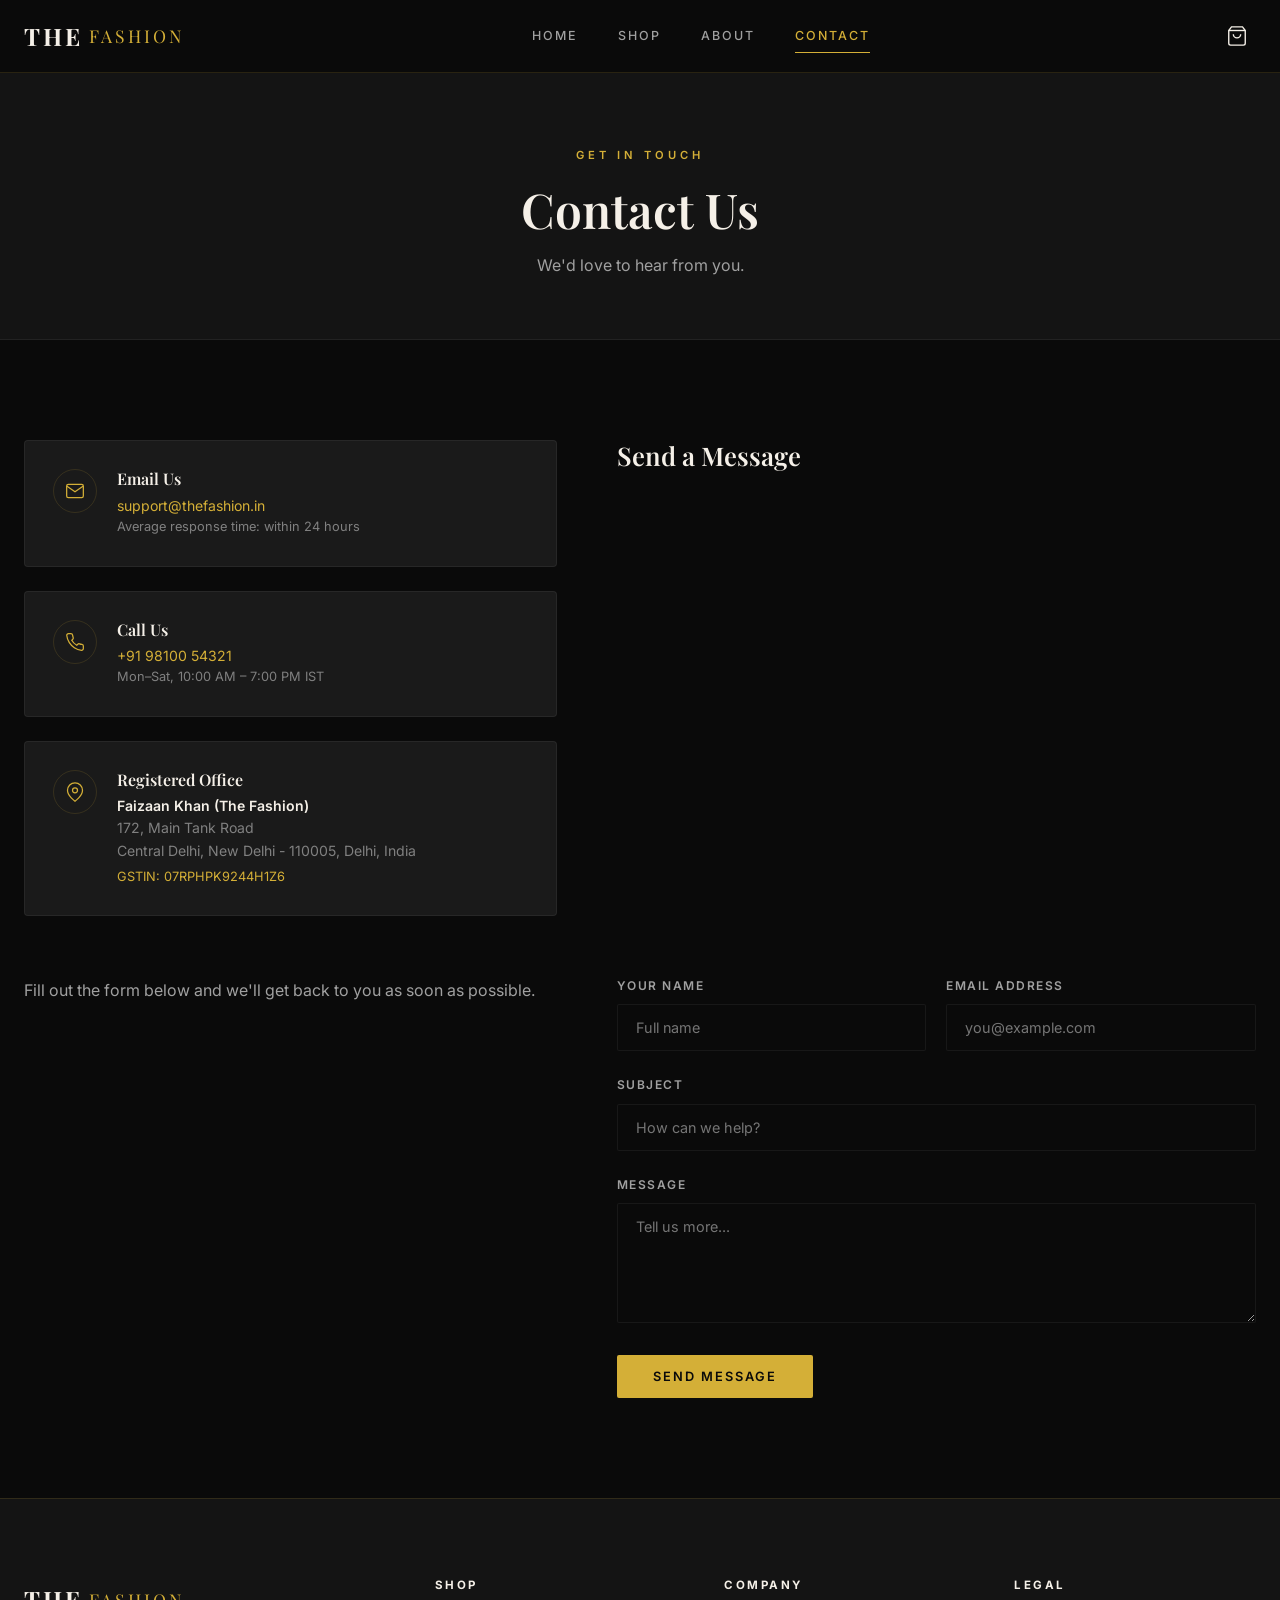
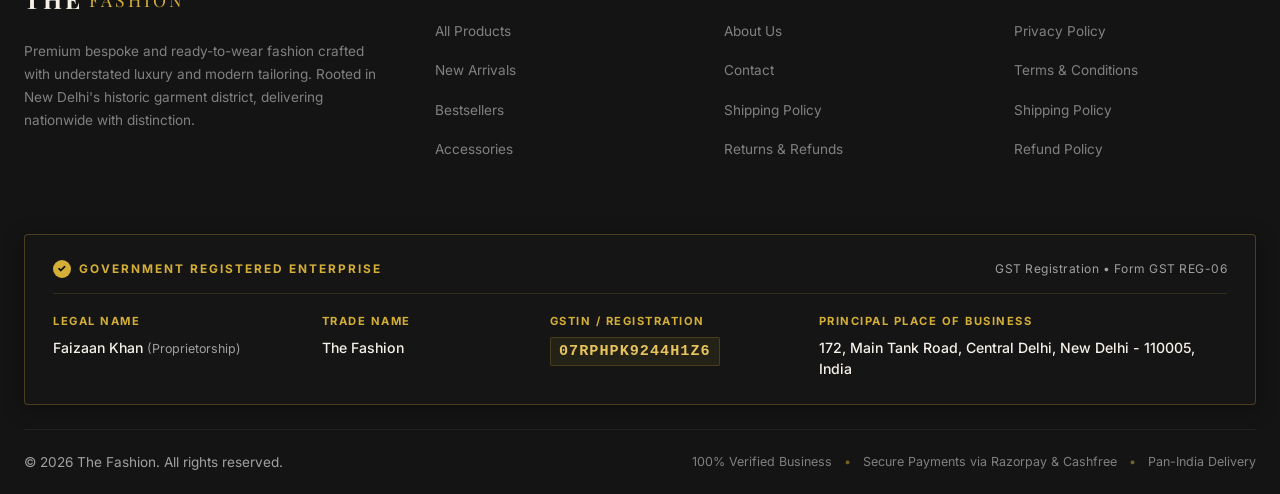
==== contact.html @ 83e89a3a "Initial commit - Complete The Fashion ecommerce site" ====
<!DOCTYPE html>
<html lang="en">
<head>
  <meta charset="UTF-8">
  <meta name="viewport" content="width=device-width, initial-scale=1.0">
  <title>Contact — The Fashion</title>
  <link rel="stylesheet" href="css/styles.css">
  <link rel="icon" type="image/svg+xml" href="data:image/svg+xml,<svg xmlns='http://www.w3.org/2000/svg' viewBox='0 0 100 100'><text y='.9em' font-size='90'>◆</text></svg>">
</head>
<body>

<!-- Header -->
<header class="header">
  <div class="container">
    <a href="index.html" class="logo">THE <span>FASHION</span></a>
    <nav class="nav-links">
      <a href="index.html" >Home</a>
      <a href="shop.html" >Shop</a>
      <a href="about.html" >About</a>
      <a href="contact.html" class="active">Contact</a>
    </nav>
    <div class="header-actions">
      <button class="cart-btn" aria-label="Open cart">
        <svg viewBox="0 0 24 24"><path d="M6 2L3 6v14a2 2 0 0 0 2 2h14a2 2 0 0 0 2-2V6l-3-4z"/><line x1="3" y1="6" x2="21" y2="6"/><path d="M16 10a4 4 0 0 1-8 0"/></svg>
        <span class="cart-count hidden">0</span>
      </button>
      <button class="hamburger" aria-label="Menu">
        <span></span><span></span><span></span>
      </button>
    </div>
  </div>
</header>

<!-- Mobile Nav -->
<nav class="mobile-nav">
  <a href="index.html" >Home</a>
  <a href="shop.html" >Shop</a>
  <a href="about.html" >About</a>
  <a href="contact.html" class="active">Contact</a>
</nav>

<!-- Page Hero -->
<section class="page-hero">
  <div class="container">
    <span class="section-label">Get in Touch</span>
    <h1>Contact Us</h1>
    <p>We'd love to hear from you.</p>
  </div>
</section>

<!-- Contact Section -->
<section class="contact-section">
  <div class="container">
    <div class="contact-grid">
      <div class="contact-info-cards">
        <div class="contact-info-card">
          <div class="contact-icon">
            <svg viewBox="0 0 24 24"><path d="M4 4h16c1.1 0 2 .9 2 2v12c0 1.1-.9 2-2 2H4c-1.1 0-2-.9-2-2V6c0-1.1.9-2 2-2z"/><polyline points="22,6 12,13 2,6"/></svg>
          </div>
          <div>
            <h4>Email Us</h4>
            <p><a href="mailto:support@thefashion.in" style="color:var(--accent);">support@thefashion.in</a></p>
            <p style="font-size:0.8rem;color:var(--gray-400);">Average response time: within 24 hours</p>
          </div>
        </div>
        <div class="contact-info-card">
          <div class="contact-icon">
            <svg viewBox="0 0 24 24"><path d="M22 16.92v3a2 2 0 0 1-2.18 2 19.79 19.79 0 0 1-8.63-3.07 19.5 19.5 0 0 1-6-6 19.79 19.79 0 0 1-3.07-8.67A2 2 0 0 1 4.11 2h3a2 2 0 0 1 2 1.72 12.84 12.84 0 0 0 .7 2.81 2 2 0 0 1-.45 2.11L8.09 9.91a16 16 0 0 0 6 6l1.27-1.27a2 2 0 0 1 2.11-.45 12.84 12.84 0 0 0 2.81.7A2 2 0 0 1 22 16.92z"/></svg>
          </div>
          <div>
            <h4>Call Us</h4>
            <p><a href="tel:+919810054321" style="color:var(--accent);">+91 98100 54321</a></p>
            <p style="font-size:0.8rem;color:var(--gray-400);">Mon–Sat, 10:00 AM – 7:00 PM IST</p>
          </div>
        </div>
        <div class="contact-info-card">
          <div class="contact-icon">
            <svg viewBox="0 0 24 24"><path d="M21 10c0 7-9 13-9 13s-9-6-9-13a9 9 0 0 1 18 0z"/><circle cx="12" cy="10" r="3"/></svg>
          </div>
          <div>
            <h4>Registered Office</h4>
            <p style="font-weight:600;color:var(--ivory);">Faizaan Khan (The Fashion)</p>
            <p>172, Main Tank Road</p>
            <p>Central Delhi, New Delhi - 110005, Delhi, India</p>
            <p style="font-size:0.8rem;color:var(--accent);margin-top:4px;">GSTIN: 07RPHPK9244H1Z6</p>
          </div>
        </div>
      </div>
        <h3>Send a Message</h3>
        <p>Fill out the form below and we'll get back to you as soon as possible.</p>
        <form id="contactForm">
          <div class="form-row">
            <div class="form-group">
              <label for="name">Your Name</label>
              <input type="text" id="name" name="name" required placeholder="Full name">
            </div>
            <div class="form-group">
              <label for="email">Email Address</label>
              <input type="email" id="email" name="email" required placeholder="you@example.com">
            </div>
          </div>
          <div class="form-group">
            <label for="subject">Subject</label>
            <input type="text" id="subject" name="subject" required placeholder="How can we help?">
          </div>
          <div class="form-group">
            <label for="message">Message</label>
            <textarea id="message" name="message" required placeholder="Tell us more..."></textarea>
          </div>
          <button type="submit" class="btn btn-primary">Send Message</button>
        </form>
      </div>
    </div>
  </div>
</section>

<!-- Cart Overlay -->
<div class="cart-overlay"></div>

<!-- Cart Sidebar -->
<div class="cart-sidebar">
  <div class="cart-sidebar-header">
    <h3>Shopping Bag <span class="cart-item-count"></span></h3>
    <button class="close-cart">&times;</button>
  </div>
  <div class="cart-items"></div>
  <div class="cart-footer">
    <div class="cart-total">
      <span>Subtotal</span>
      <span class="cart-total-amount">₹0</span>
    </div>
    <a href="checkout.html" class="btn btn-primary">Proceed to Checkout</a>
  </div>
</div>

<!-- Footer -->
<footer class="footer">
  <div class="container">
    <div class="footer-grid">
      <div class="footer-brand">
        <a href="index.html" class="logo">THE <span>FASHION</span></a>
        <p>Premium bespoke and ready-to-wear fashion crafted with understated luxury and modern tailoring. Rooted in New Delhi's historic garment district, delivering nationwide with distinction.</p>
      </div>
      <div class="footer-col">
        <h4>Shop</h4>
        <ul>
          <li><a href="shop.html">All Products</a></li>
          <li><a href="shop.html">New Arrivals</a></li>
          <li><a href="shop.html">Bestsellers</a></li>
          <li><a href="shop.html">Accessories</a></li>
        </ul>
      </div>
      <div class="footer-col">
        <h4>Company</h4>
        <ul>
          <li><a href="about.html">About Us</a></li>
          <li><a href="contact.html">Contact</a></li>
          <li><a href="shipping.html">Shipping Policy</a></li>
          <li><a href="refund.html">Returns &amp; Refunds</a></li>
        </ul>
      </div>
      <div class="footer-col">
        <h4>Legal</h4>
        <ul>
          <li><a href="privacy.html">Privacy Policy</a></li>
          <li><a href="terms.html">Terms &amp; Conditions</a></li>
          <li><a href="shipping.html">Shipping Policy</a></li>
          <li><a href="refund.html">Refund Policy</a></li>
        </ul>
      </div>
    </div>
    <!-- Compliance & Business Registration Banner -->
    <div class="footer-compliance">
      <div class="compliance-header">
        <span class="compliance-badge">Government Registered Enterprise</span>
        <span class="compliance-tag">GST Registration &bull; Form GST REG-06</span>
      </div>
      <div class="compliance-grid">
        <div class="compliance-item">
          <span class="comp-label">Legal Name</span>
          <span class="comp-value">Faizaan Khan <span class="comp-sub">(Proprietorship)</span></span>
        </div>
        <div class="compliance-item">
          <span class="comp-label">Trade Name</span>
          <span class="comp-value">The Fashion</span>
        </div>
        <div class="compliance-item">
          <span class="comp-label">GSTIN / Registration</span>
          <span class="comp-value comp-highlight">07RPHPK9244H1Z6</span>
        </div>
        <div class="compliance-item">
          <span class="comp-label">Principal Place of Business</span>
          <span class="comp-value">172, Main Tank Road, Central Delhi, New Delhi - 110005, India</span>
        </div>
      </div>
    </div>

    <div class="footer-bottom">
      <p>&copy; 2026 The Fashion. All rights reserved.</p>
      <div class="footer-badges">
        <span>100% Verified Business</span>
        <span>&bull;</span>
        <span>Secure Payments via Razorpay &amp; Cashfree</span>
        <span>&bull;</span>
        <span>Pan-India Delivery</span>
      </div>
    </div>
  </div></footer>


<script src="js/script.js"></script>

</body>
</html>
---- css/styles.css ----
/* ============================================
   THE FASHION — Luxury Dark Gold Theme
   Premium Fashion Ecommerce
   ============================================ */

/* --- Google Fonts Import --- */
@import url('https://fonts.googleapis.com/css2?family=Playfair+Display:ital,wght@0,400;0,500;0,600;0,700;0,800;1,400;1,500&family=Inter:wght@300;400;500;600;700&display=swap');

/* --- CSS Custom Properties --- */
:root {
  /* Core palette */
  --black: #0a0a0a;
  --black-light: #141414;
  --black-mid: #1a1a1a;
  --charcoal: #252525;
  --charcoal-light: #333333;
  --gold: #d4af37;
  --gold-light: #e6c35c;
  --gold-dark: #b8860b;
  --gold-muted: #c9a84c;
  --ivory: #f5f0e8;
  --ivory-dark: #e8e0d0;
  --white: #fafafa;
  --gray-100: #f0f0f0;
  --gray-200: #d0d0d0;
  --gray-300: #a0a0a0;
  --gray-400: #808080;
  --gray-500: #606060;
  --gray-600: #404040;
  --red: #c0392b;
  --green: #27ae60;

  /* Semantic */
  --bg-primary: var(--black);
  --bg-secondary: var(--black-light);
  --bg-card: var(--black-mid);
  --bg-elevated: var(--charcoal);
  --text-primary: var(--ivory);
  --text-secondary: var(--gray-300);
  --text-muted: var(--gray-400);
  --accent: var(--gold);
  --accent-light: var(--gold-light);
  --accent-dark: var(--gold-dark);
  --border-color: rgba(212, 175, 55, 0.15);
  --border-subtle: rgba(255, 255, 255, 0.06);

  /* Typography */
  --font-display: 'Playfair Display', Georgia, 'Times New Roman', serif;
  --font-body: 'Inter', -apple-system, BlinkMacSystemFont, 'Segoe UI', sans-serif;

  /* Spacing */
  --section-pad: 100px;
  --container-max: 1280px;

  /* Transitions */
  --ease: cubic-bezier(0.4, 0, 0.2, 1);
  --transition: all 0.3s var(--ease);
}

/* --- Reset & Base --- */
*, *::before, *::after {
  margin: 0;
  padding: 0;
  box-sizing: border-box;
}

html {
  scroll-behavior: smooth;
  font-size: 16px;
}

body {
  font-family: var(--font-body);
  background: var(--bg-primary);
  color: var(--text-primary);
  line-height: 1.7;
  -webkit-font-smoothing: antialiased;
  -moz-osx-font-smoothing: grayscale;
  overflow-x: hidden;
}

a {
  color: var(--accent);
  text-decoration: none;
  transition: var(--transition);
}

a:hover {
  color: var(--accent-light);
}

img {
  max-width: 100%;
  height: auto;
  display: block;
}

ul, ol {
  list-style: none;
}

button {
  cursor: pointer;
  font-family: var(--font-body);
  border: none;
  outline: none;
  background: none;
}

input, textarea, select {
  font-family: var(--font-body);
  outline: none;
}

.container {
  max-width: var(--container-max);
  margin: 0 auto;
  padding: 0 24px;
}

/* --- Typography --- */
h1, h2, h3, h4, h5 {
  font-family: var(--font-display);
  font-weight: 600;
  line-height: 1.2;
  color: var(--text-primary);
}

h1 { font-size: clamp(2.2rem, 5vw, 3.8rem); }
h2 { font-size: clamp(1.8rem, 4vw, 2.8rem); }
h3 { font-size: clamp(1.3rem, 3vw, 1.6rem); }
h4 { font-size: 1.15rem; }

p {
  color: var(--text-secondary);
  line-height: 1.8;
}

/* --- Section Headers --- */
.section-label {
  display: inline-block;
  font-family: var(--font-body);
  font-size: 0.7rem;
  font-weight: 600;
  letter-spacing: 4px;
  text-transform: uppercase;
  color: var(--accent);
  margin-bottom: 16px;
  position: relative;
  padding-left: 40px;
}

.section-label::before {
  content: '';
  position: absolute;
  left: 0;
  top: 50%;
  width: 28px;
  height: 1px;
  background: var(--accent);
}

.section-title {
  margin-bottom: 20px;
}

.section-subtitle {
  font-size: 1.05rem;
  color: var(--text-secondary);
  max-width: 600px;
}

/* --- Buttons --- */
.btn {
  display: inline-flex;
  align-items: center;
  justify-content: center;
  gap: 8px;
  padding: 14px 36px;
  font-size: 0.8rem;
  font-weight: 600;
  letter-spacing: 2px;
  text-transform: uppercase;
  border-radius: 2px;
  transition: var(--transition);
  position: relative;
  overflow: hidden;
}

.btn-primary {
  background: var(--accent);
  color: var(--black);
}

.btn-primary:hover {
  background: var(--accent-light);
  color: var(--black);
  transform: translateY(-2px);
  box-shadow: 0 8px 25px rgba(212, 175, 55, 0.3);
}

.btn-outline {
  background: transparent;
  color: var(--ivory);
  border: 1px solid rgba(245, 240, 232, 0.3);
}

.btn-outline:hover {
  border-color: var(--accent);
  color: var(--accent);
  transform: translateY(-2px);
}

.btn-dark {
  background: var(--charcoal);
  color: var(--ivory);
  border: 1px solid var(--border-color);
}

.btn-dark:hover {
  background: var(--accent);
  color: var(--black);
  border-color: var(--accent);
}

.btn-sm {
  padding: 10px 24px;
  font-size: 0.7rem;
  letter-spacing: 1.5px;
}

/* ============================================
   HEADER / NAVIGATION
   ============================================ */
.header {
  position: fixed;
  top: 0;
  left: 0;
  width: 100%;
  z-index: 1000;
  background: rgba(10, 10, 10, 0.92);
  backdrop-filter: blur(20px);
  -webkit-backdrop-filter: blur(20px);
  border-bottom: 1px solid var(--border-color);
  transition: var(--transition);
}

.header.scrolled {
  background: rgba(10, 10, 10, 0.98);
  box-shadow: 0 4px 30px rgba(0, 0, 0, 0.5);
}

.header .container {
  display: flex;
  align-items: center;
  justify-content: space-between;
  height: 72px;
}

.logo {
  font-family: var(--font-display);
  font-size: 1.5rem;
  font-weight: 700;
  color: var(--ivory);
  letter-spacing: 3px;
  text-transform: uppercase;
  display: flex;
  align-items: center;
  gap: 6px;
}

.logo span {
  color: var(--accent);
  font-weight: 400;
  font-size: 1.1rem;
}

.nav-links {
  display: flex;
  align-items: center;
  gap: 40px;
}

.nav-links a {
  font-size: 0.78rem;
  font-weight: 500;
  letter-spacing: 2px;
  text-transform: uppercase;
  color: var(--gray-300);
  position: relative;
  padding: 4px 0;
}

.nav-links a::after {
  content: '';
  position: absolute;
  bottom: -2px;
  left: 0;
  width: 0;
  height: 1px;
  background: var(--accent);
  transition: width 0.3s var(--ease);
}

.nav-links a:hover,
.nav-links a.active {
  color: var(--accent);
}

.nav-links a:hover::after,
.nav-links a.active::after {
  width: 100%;
}

.header-actions {
  display: flex;
  align-items: center;
  gap: 20px;
}

.cart-btn {
  position: relative;
  color: var(--ivory);
  font-size: 1.2rem;
  padding: 8px;
  transition: var(--transition);
  background: none;
  border: none;
  cursor: pointer;
  display: flex;
  align-items: center;
  gap: 6px;
}

.cart-btn:hover {
  color: var(--accent);
}

.cart-btn svg {
  width: 22px;
  height: 22px;
  stroke: currentColor;
  fill: none;
  stroke-width: 1.5;
}

.cart-count {
  position: absolute;
  top: 0;
  right: -4px;
  background: var(--accent);
  color: var(--black);
  font-size: 0.6rem;
  font-weight: 700;
  width: 18px;
  height: 18px;
  border-radius: 50%;
  display: flex;
  align-items: center;
  justify-content: center;
}

.cart-count.hidden {
  display: none;
}

/* Hamburger */
.hamburger {
  display: none;
  flex-direction: column;
  gap: 5px;
  padding: 8px;
  cursor: pointer;
  background: none;
  border: none;
}

.hamburger span {
  width: 24px;
  height: 1.5px;
  background: var(--ivory);
  transition: var(--transition);
  display: block;
}

.hamburger.active span:nth-child(1) {
  transform: rotate(45deg) translate(5px, 5px);
}

.hamburger.active span:nth-child(2) {
  opacity: 0;
}

.hamburger.active span:nth-child(3) {
  transform: rotate(-45deg) translate(5px, -5px);
}

/* Mobile Nav */
.mobile-nav {
  display: none;
  position: fixed;
  top: 72px;
  left: 0;
  width: 100%;
  height: calc(100vh - 72px);
  background: rgba(10, 10, 10, 0.98);
  backdrop-filter: blur(20px);
  z-index: 999;
  padding: 40px 24px;
}

.mobile-nav.active {
  display: flex;
  flex-direction: column;
  gap: 0;
}

.mobile-nav a {
  display: block;
  padding: 18px 0;
  font-size: 1.1rem;
  font-weight: 500;
  letter-spacing: 3px;
  text-transform: uppercase;
  color: var(--gray-300);
  border-bottom: 1px solid var(--border-subtle);
}

.mobile-nav a:hover,
.mobile-nav a.active {
  color: var(--accent);
}

/* ============================================
   HERO SECTION (REDESIGNED WITH AUTO-SCROLLER)
   ============================================ */
.hero {
  position: relative;
  min-height: 100vh;
  display: flex;
  flex-direction: column;
  justify-content: center;
  overflow: hidden;
  background: var(--black);
  padding-top: 100px;
  padding-bottom: 0;
}

.hero-bg {
  position: absolute;
  inset: 0;
  background-image: url('../assets/hero-bg.svg');
  background-size: cover;
  background-position: center;
  background-repeat: no-repeat;
}

.hero-overlay {
  position: absolute;
  inset: 0;
  background: linear-gradient(
    135deg,
    rgba(10, 10, 10, 0.92) 0%,
    rgba(10, 10, 10, 0.75) 50%,
    rgba(10, 10, 10, 0.88) 100%
  );
}

.hero-container {
  width: 100%;
  position: relative;
  z-index: 2;
  padding-top: 20px;
  padding-bottom: 40px;
}

.hero-grid {
  display: grid;
  grid-template-columns: 1.15fr 1fr;
  gap: 56px;
  align-items: center;
}

.hero-content {
  position: relative;
  z-index: 2;
  max-width: 620px;
}

.hero-label {
  display: inline-block;
  font-size: 0.72rem;
  font-weight: 700;
  letter-spacing: 3px;
  text-transform: uppercase;
  color: var(--accent);
  margin-bottom: 22px;
  padding: 6px 18px;
  border: 1px solid rgba(212, 175, 55, 0.35);
  background: rgba(212, 175, 55, 0.08);
  border-radius: 2px;
}

.hero h1 {
  font-size: clamp(2.4rem, 4.5vw, 4rem);
  font-weight: 700;
  line-height: 1.15;
  margin-bottom: 22px;
  color: var(--ivory);
}

.hero h1 em {
  font-style: italic;
  color: var(--accent);
  display: inline-block;
}

.hero p {
  font-size: 1.05rem;
  color: var(--gray-300);
  margin-bottom: 32px;
  max-width: 540px;
  line-height: 1.8;
}

.hero-buttons {
  display: flex;
  gap: 16px;
  flex-wrap: wrap;
  margin-bottom: 36px;
}

.hero-stats {
  display: flex;
  align-items: center;
  gap: 36px;
  padding-top: 28px;
  border-top: 1px solid rgba(212, 175, 55, 0.18);
}

.stat-item {
  display: flex;
  flex-direction: column;
  gap: 4px;
}

.stat-number {
  font-family: var(--font-display);
  font-size: 1.6rem;
  font-weight: 700;
  color: var(--accent);
  line-height: 1;
}

.stat-label {
  font-size: 0.72rem;
  font-weight: 600;
  color: var(--gray-400);
  letter-spacing: 1px;
  text-transform: uppercase;
}

/* --- Dual Column Auto-Scrolling Clothes Showcase --- */
.hero-showcase {
  position: relative;
  height: 560px;
  display: grid;
  grid-template-columns: 1fr 1fr;
  gap: 20px;
  overflow: hidden;
  border-radius: 8px;
  padding: 10px 0;
}

/* Gradient Fade Masks Top & Bottom */
.showcase-gradient-top,
.showcase-gradient-bottom {
  position: absolute;
  left: 0;
  right: 0;
  height: 90px;
  z-index: 3;
  pointer-events: none;
}

.showcase-gradient-top {
  top: 0;
  background: linear-gradient(to bottom, var(--black) 15%, rgba(10, 10, 10, 0) 100%);
}

.showcase-gradient-bottom {
  bottom: 0;
  background: linear-gradient(to top, var(--black) 15%, rgba(10, 10, 10, 0) 100%);
}

.showcase-col {
  overflow: hidden;
  position: relative;
  height: 100%;
}

.showcase-track {
  display: flex;
  flex-direction: column;
  gap: 20px;
}

/* Continuous Auto-Scroll Keyframes */
.scroll-up .showcase-track {
  animation: scrollUp 24s linear infinite;
}

.scroll-down .showcase-track {
  animation: scrollDown 24s linear infinite;
}

.showcase-col:hover .showcase-track {
  animation-play-state: paused;
}

@keyframes scrollUp {
  0% { transform: translateY(0); }
  100% { transform: translateY(-50%); }
}

@keyframes scrollDown {
  0% { transform: translateY(-50%); }
  100% { transform: translateY(0); }
}

/* Product Card in Showcase */
.showcase-card {
  position: relative;
  display: block;
  background: #181818;
  border: 1px solid rgba(212, 175, 55, 0.2);
  border-radius: 6px;
  overflow: hidden;
  box-shadow: 0 10px 30px rgba(0, 0, 0, 0.5);
  transition: all 0.3s cubic-bezier(0.4, 0, 0.2, 1);
  text-decoration: none;
}

.showcase-card:hover {
  transform: translateY(-4px) scale(1.02);
  border-color: var(--accent);
  box-shadow: 0 15px 35px rgba(212, 175, 55, 0.25);
}

.showcase-card img {
  width: 100%;
  aspect-ratio: 4/5;
  object-fit: cover;
  display: block;
  transition: transform 0.5s ease;
}

.showcase-card:hover img {
  transform: scale(1.06);
}

.showcase-card-info {
  position: absolute;
  bottom: 0;
  left: 0;
  right: 0;
  padding: 14px 14px 12px;
  background: linear-gradient(to top, rgba(10, 10, 10, 0.95) 0%, rgba(10, 10, 10, 0.7) 70%, transparent 100%);
  display: flex;
  justify-content: space-between;
  align-items: flex-end;
  gap: 8px;
}

.sc-name {
  font-family: var(--font-body);
  font-size: 0.78rem;
  font-weight: 600;
  color: var(--ivory);
  line-height: 1.3;
  white-space: nowrap;
  overflow: hidden;
  text-overflow: ellipsis;
}

.sc-price {
  font-size: 0.86rem;
  font-weight: 700;
  color: var(--accent);
  flex-shrink: 0;
}

/* --- Horizontal Auto-Scrolling Ticker Ribbon --- */
.hero-ticker-wrap {
  width: 100%;
  overflow: hidden;
  background: rgba(18, 18, 18, 0.95);
  border-top: 1px solid rgba(212, 175, 55, 0.2);
  border-bottom: 1px solid rgba(212, 175, 55, 0.2);
  padding: 14px 0;
  position: relative;
  z-index: 2;
}

.hero-ticker {
  display: flex;
  width: max-content;
  animation: tickerScroll 28s linear infinite;
  gap: 36px;
}

.hero-ticker-wrap:hover .hero-ticker {
  animation-play-state: paused;
}

.ticker-item {
  display: flex;
  align-items: center;
  gap: 12px;
  font-size: 0.76rem;
  font-weight: 700;
  letter-spacing: 2.5px;
  text-transform: uppercase;
  color: var(--ivory);
  white-space: nowrap;
}

.ticker-bullet {
  color: var(--accent);
  font-size: 1.1rem;
}

@keyframes tickerScroll {
  0% { transform: translateX(0); }
  100% { transform: translateX(-50%); }
}

@media (max-width: 1024px) {
  .hero-grid {
    grid-template-columns: 1fr;
    gap: 40px;
    text-align: center;
  }
  .hero-content {
    max-width: 100%;
    margin: 0 auto;
  }
  .hero-buttons {
    justify-content: center;
  }
  .hero-stats {
    justify-content: center;
  }
  .hero-showcase {
    height: 480px;
    max-width: 520px;
    margin: 0 auto;
  }
}

@media (max-width: 600px) {
  .hero {
    padding-top: 85px;
  }
  .hero-showcase {
    height: 380px;
    gap: 12px;
  }
  .showcase-track {
    gap: 12px;
  }
  .sc-name {
    font-size: 0.72rem;
  }
  .sc-price {
    font-size: 0.78rem;
  }
  .hero-stats {
    gap: 20px;
  }
  .stat-number {
    font-size: 1.3rem;
  }
  .stat-label {
    font-size: 0.65rem;
  }
}

/* ============================================
   FEATURED PRODUCTS
   ============================================ */
.featured-products {
  padding: var(--section-pad) 0;
  background: var(--bg-primary);
}

.featured-products .section-header {
  text-align: center;
  margin-bottom: 60px;
}

.featured-products .section-label {
  padding-left: 0;
}

.featured-products .section-label::before {
  display: none;
}

.products-grid {
  display: grid;
  grid-template-columns: repeat(auto-fill, minmax(260px, 1fr));
  gap: 24px;
}

/* Product Card */
.product-card {
  background: var(--bg-card);
  border: 1px solid var(--border-subtle);
  border-radius: 4px;
  overflow: hidden;
  transition: var(--transition);
  position: relative;
}

.product-card:hover {
  border-color: var(--border-color);
  transform: translateY(-4px);
  box-shadow: 0 20px 40px rgba(0, 0, 0, 0.4);
}

.product-card-img {
  position: relative;
  aspect-ratio: 4/5;
  overflow: hidden;
  background: var(--charcoal);
}

.product-card-img img {
  width: 100%;
  height: 100%;
  object-fit: cover;
  transition: transform 0.6s var(--ease);
}

.product-card:hover .product-card-img img {
  transform: scale(1.05);
}

.product-badge {
  position: absolute;
  top: 12px;
  left: 12px;
  padding: 4px 12px;
  font-size: 0.6rem;
  font-weight: 700;
  letter-spacing: 2px;
  text-transform: uppercase;
  background: var(--accent);
  color: var(--black);
  border-radius: 1px;
}

.product-card-body {
  padding: 20px;
}

.product-category {
  font-size: 0.65rem;
  font-weight: 600;
  letter-spacing: 2px;
  text-transform: uppercase;
  color: var(--accent-dark);
  margin-bottom: 6px;
}

.product-name {
  font-family: var(--font-display);
  font-size: 1rem;
  font-weight: 500;
  color: var(--ivory);
  margin-bottom: 10px;
  line-height: 1.3;
}

.product-price {
  font-size: 1.05rem;
  font-weight: 600;
  color: var(--accent);
  margin-bottom: 16px;
  font-family: var(--font-body);
}

.add-to-cart-btn {
  width: 100%;
  padding: 12px;
  background: transparent;
  border: 1px solid var(--border-color);
  color: var(--accent);
  font-size: 0.7rem;
  font-weight: 600;
  letter-spacing: 2px;
  text-transform: uppercase;
  cursor: pointer;
  transition: var(--transition);
  border-radius: 2px;
}

.add-to-cart-btn:hover {
  background: var(--accent);
  color: var(--black);
  border-color: var(--accent);
}

.add-to-cart-btn.added {
  background: var(--green);
  color: var(--white);
  border-color: var(--green);
}

/* ============================================
   FEATURES STRIP
   ============================================ */
.features-strip {
  padding: 60px 0;
  background: var(--bg-secondary);
  border-top: 1px solid var(--border-subtle);
  border-bottom: 1px solid var(--border-subtle);
}

.features-grid {
  display: grid;
  grid-template-columns: repeat(4, 1fr);
  gap: 32px;
}

.feature-item {
  text-align: center;
  padding: 30px 20px;
}

.feature-icon {
  width: 48px;
  height: 48px;
  margin: 0 auto 16px;
  display: flex;
  align-items: center;
  justify-content: center;
  border: 1px solid var(--border-color);
  border-radius: 50%;
  color: var(--accent);
}

.feature-icon svg {
  width: 22px;
  height: 22px;
  stroke: currentColor;
  fill: none;
  stroke-width: 1.5;
}

.feature-item h4 {
  font-family: var(--font-display);
  font-size: 0.95rem;
  margin-bottom: 8px;
  color: var(--ivory);
}

.feature-item p {
  font-size: 0.82rem;
  color: var(--gray-400);
  line-height: 1.6;
}

/* ============================================
   ABOUT PREVIEW (HOME)
   ============================================ */
.about-preview {
  padding: var(--section-pad) 0;
  background: var(--bg-primary);
}

.about-preview-grid {
  display: grid;
  grid-template-columns: 1fr 1fr;
  gap: 80px;
  align-items: center;
}

.about-preview-content .section-label {
  margin-bottom: 20px;
}

.about-preview-content h2 {
  margin-bottom: 24px;
}

.about-preview-content p {
  margin-bottom: 20px;
  font-size: 0.95rem;
}

.about-accent-blocks {
  display: flex;
  gap: 12px;
  margin: 32px 0;
}

.accent-block {
  width: 48px;
  height: 48px;
  border-radius: 2px;
}

.accent-block:nth-child(1) { background: var(--gold); }
.accent-block:nth-child(2) { background: var(--gold-dark); }
.accent-block:nth-child(3) { background: var(--charcoal); border: 1px solid var(--border-color); }
.accent-block:nth-child(4) { background: var(--ivory); }

.about-preview-image {
  position: relative;
}

.about-preview-image img {
  width: 100%;
  aspect-ratio: 4/5;
  object-fit: cover;
  border-radius: 4px;
  border: 1px solid var(--border-color);
  box-shadow: 0 20px 40px rgba(0, 0, 0, 0.4);
}

.about-preview-image::before {
  content: '';
  position: absolute;
  top: -16px;
  right: -16px;
  width: 100%;
  height: 100%;
  border: 1px solid var(--border-color);
  border-radius: 4px;
  z-index: -1;
}

/* ============================================
   PAGE HERO (Inner pages)
   ============================================ */
.page-hero {
  padding: 140px 0 60px;
  background: var(--bg-secondary);
  border-bottom: 1px solid var(--border-subtle);
  text-align: center;
}

.page-hero .section-label {
  padding-left: 0;
}

.page-hero .section-label::before {
  display: none;
}

.page-hero h1 {
  font-size: clamp(2rem, 4vw, 3rem);
  margin-bottom: 12px;
}

.page-hero p {
  font-size: 1rem;
  color: var(--text-secondary);
}

/* ============================================
   SHOP PAGE
   ============================================ */
.shop-section {
  padding: 60px 0 var(--section-pad);
}

.filter-bar {
  display: flex;
  flex-wrap: wrap;
  gap: 10px;
  margin-bottom: 48px;
  justify-content: center;
}

.filter-btn {
  padding: 10px 24px;
  font-size: 0.72rem;
  font-weight: 600;
  letter-spacing: 1.5px;
  text-transform: uppercase;
  color: var(--gray-300);
  background: transparent;
  border: 1px solid var(--border-subtle);
  cursor: pointer;
  transition: var(--transition);
  border-radius: 2px;
}

.filter-btn:hover,
.filter-btn.active {
  color: var(--black);
  background: var(--accent);
  border-color: var(--accent);
}

.product-count {
  text-align: center;
  margin-bottom: 32px;
  font-size: 0.85rem;
  color: var(--gray-400);
}

/* ============================================
   ABOUT PAGE
   ============================================ */
.about-story {
  padding: var(--section-pad) 0;
}

.about-story-grid {
  display: grid;
  grid-template-columns: 1fr 1fr;
  gap: 80px;
  align-items: center;
}

.about-story-content h2 {
  margin-bottom: 24px;
}

.about-story-content p {
  margin-bottom: 16px;
  font-size: 0.95rem;
}

.about-story-image img {
  width: 100%;
  aspect-ratio: 4/5;
  object-fit: cover;
  border-radius: 4px;
  border: 1px solid var(--border-color);
  box-shadow: 0 20px 40px rgba(0, 0, 0, 0.4);
}

.values-section {
  padding: 80px 0 var(--section-pad);
  background: var(--bg-secondary);
}

.values-section .section-header {
  text-align: center;
  margin-bottom: 60px;
}

.values-section .section-label {
  padding-left: 0;
}

.values-section .section-label::before {
  display: none;
}

.values-grid {
  display: grid;
  grid-template-columns: repeat(3, 1fr);
  gap: 32px;
}

.value-card {
  background: var(--bg-card);
  border: 1px solid var(--border-subtle);
  padding: 48px 36px;
  text-align: center;
  border-radius: 4px;
  transition: var(--transition);
}

.value-card:hover {
  border-color: var(--border-color);
  transform: translateY(-4px);
}

.value-icon {
  width: 56px;
  height: 56px;
  margin: 0 auto 24px;
  display: flex;
  align-items: center;
  justify-content: center;
  border: 1px solid var(--border-color);
  border-radius: 50%;
  color: var(--accent);
}

.value-icon svg {
  width: 26px;
  height: 26px;
  stroke: currentColor;
  fill: none;
  stroke-width: 1.5;
}

.value-card h3 {
  font-size: 1.2rem;
  margin-bottom: 16px;
  color: var(--ivory);
}

.value-card p {
  font-size: 0.88rem;
  color: var(--gray-400);
  line-height: 1.7;
}

/* ============================================
   CONTACT PAGE
   ============================================ */
.contact-section {
  padding: var(--section-pad) 0;
}

.contact-grid {
  display: grid;
  grid-template-columns: 1fr 1.2fr;
  gap: 60px;
}

.contact-info-cards {
  display: flex;
  flex-direction: column;
  gap: 24px;
}

.contact-info-card {
  display: flex;
  align-items: flex-start;
  gap: 20px;
  padding: 28px;
  background: var(--bg-card);
  border: 1px solid var(--border-subtle);
  border-radius: 4px;
  transition: var(--transition);
}

.contact-info-card:hover {
  border-color: var(--border-color);
}

.contact-icon {
  width: 44px;
  height: 44px;
  min-width: 44px;
  display: flex;
  align-items: center;
  justify-content: center;
  border: 1px solid var(--border-color);
  border-radius: 50%;
  color: var(--accent);
}

.contact-icon svg {
  width: 20px;
  height: 20px;
  stroke: currentColor;
  fill: none;
  stroke-width: 1.5;
}

.contact-info-card h4 {
  font-family: var(--font-display);
  font-size: 1rem;
  margin-bottom: 6px;
  color: var(--ivory);
}

.contact-info-card p {
  font-size: 0.88rem;
  color: var(--gray-400);
  line-height: 1.6;
}

/* Contact Form */
.contact-form-wrapper {
  background: var(--bg-card);
  border: 1px solid var(--border-subtle);
  padding: 48px;
  border-radius: 4px;
}

.contact-form-wrapper h3 {
  font-size: 1.3rem;
  margin-bottom: 8px;
}

.contact-form-wrapper > p {
  margin-bottom: 32px;
  font-size: 0.88rem;
}

.form-group {
  margin-bottom: 24px;
}

.form-group label {
  display: block;
  font-size: 0.75rem;
  font-weight: 600;
  letter-spacing: 1.5px;
  text-transform: uppercase;
  color: var(--gray-300);
  margin-bottom: 8px;
}

.form-group input,
.form-group textarea,
.form-group select {
  width: 100%;
  padding: 14px 18px;
  background: var(--bg-primary);
  border: 1px solid var(--border-subtle);
  color: var(--ivory);
  font-size: 0.9rem;
  border-radius: 2px;
  transition: var(--transition);
}

.form-group input:focus,
.form-group textarea:focus,
.form-group select:focus {
  border-color: var(--accent);
  box-shadow: 0 0 0 3px rgba(212, 175, 55, 0.1);
}

.form-group textarea {
  resize: vertical;
  min-height: 120px;
}

.form-row {
  display: grid;
  grid-template-columns: 1fr 1fr;
  gap: 20px;
}

/* ============================================
   CHECKOUT PAGE
   ============================================ */
.checkout-section {
  padding: var(--section-pad) 0;
}

.checkout-grid {
  display: grid;
  grid-template-columns: 1.3fr 1fr;
  gap: 60px;
}

.checkout-form-section {
  background: var(--bg-card);
  border: 1px solid var(--border-subtle);
  padding: 48px;
  border-radius: 4px;
}

.checkout-form-section h3 {
  font-size: 1.2rem;
  margin-bottom: 32px;
  padding-bottom: 16px;
  border-bottom: 1px solid var(--border-subtle);
}

/* Payment Methods */
.payment-methods {
  margin-top: 40px;
}

.payment-methods h3 {
  margin-top: 0;
}

.payment-option {
  display: flex;
  align-items: center;
  gap: 14px;
  padding: 18px 20px;
  background: var(--bg-primary);
  border: 1px solid var(--border-subtle);
  border-radius: 2px;
  margin-bottom: 12px;
  cursor: pointer;
  transition: var(--transition);
}

.payment-option:hover,
.payment-option.selected {
  border-color: var(--accent);
}

.payment-option input[type="radio"] {
  accent-color: var(--accent);
  width: 16px;
  height: 16px;
}

.payment-option label {
  font-size: 0.88rem;
  font-weight: 500;
  color: var(--ivory);
  cursor: pointer;
}

/* Order Summary */
.order-summary {
  background: var(--bg-card);
  border: 1px solid var(--border-subtle);
  padding: 40px;
  border-radius: 4px;
  position: sticky;
  top: 100px;
}

.order-summary h3 {
  font-size: 1.2rem;
  margin-bottom: 32px;
  padding-bottom: 16px;
  border-bottom: 1px solid var(--border-subtle);
}

.order-items {
  margin-bottom: 24px;
}

.order-item {
  display: flex;
  align-items: center;
  gap: 16px;
  padding: 12px 0;
  border-bottom: 1px solid var(--border-subtle);
}

.order-item-img {
  width: 56px;
  height: 70px;
  border-radius: 2px;
  overflow: hidden;
  background: var(--charcoal);
  flex-shrink: 0;
}

.order-item-img img {
  width: 100%;
  height: 100%;
  object-fit: cover;
}

.order-item-details {
  flex: 1;
}

.order-item-name {
  font-size: 0.85rem;
  font-weight: 500;
  color: var(--ivory);
  margin-bottom: 4px;
}

.order-item-qty {
  font-size: 0.75rem;
  color: var(--gray-400);
}

.order-item-price {
  font-size: 0.9rem;
  font-weight: 600;
  color: var(--accent);
}

.order-totals {
  padding-top: 20px;
}

.order-row {
  display: flex;
  justify-content: space-between;
  padding: 10px 0;
  font-size: 0.88rem;
}

.order-row span:first-child {
  color: var(--gray-400);
}

.order-row span:last-child {
  color: var(--ivory);
  font-weight: 500;
}

.order-row.total {
  border-top: 1px solid var(--border-color);
  margin-top: 12px;
  padding-top: 20px;
  font-size: 1.1rem;
}

.order-row.total span:last-child {
  color: var(--accent);
  font-weight: 700;
}

.order-row.free-shipping span:last-child {
  color: var(--green);
}

/* ============================================
   CART SIDEBAR
   ============================================ */
.cart-overlay {
  position: fixed;
  inset: 0;
  background: rgba(0, 0, 0, 0.7);
  z-index: 2000;
  opacity: 0;
  visibility: hidden;
  transition: var(--transition);
}

.cart-overlay.active {
  opacity: 1;
  visibility: visible;
}

.cart-sidebar {
  position: fixed;
  top: 0;
  right: -440px;
  width: 420px;
  max-width: 100vw;
  height: 100vh;
  background: var(--bg-secondary);
  border-left: 1px solid var(--border-color);
  z-index: 2001;
  transition: right 0.4s var(--ease);
  display: flex;
  flex-direction: column;
}

.cart-sidebar.active {
  right: 0;
}

.cart-sidebar-header {
  display: flex;
  align-items: center;
  justify-content: space-between;
  padding: 24px 28px;
  border-bottom: 1px solid var(--border-subtle);
}

.cart-sidebar-header h3 {
  font-size: 1.1rem;
  display: flex;
  align-items: center;
  gap: 10px;
}

.cart-sidebar-header .cart-item-count {
  font-family: var(--font-body);
  font-size: 0.7rem;
  font-weight: 600;
  color: var(--accent);
}

.close-cart {
  width: 36px;
  height: 36px;
  display: flex;
  align-items: center;
  justify-content: center;
  background: none;
  border: 1px solid var(--border-subtle);
  color: var(--ivory);
  cursor: pointer;
  font-size: 1.1rem;
  transition: var(--transition);
  border-radius: 2px;
}

.close-cart:hover {
  border-color: var(--accent);
  color: var(--accent);
}

.cart-items {
  flex: 1;
  overflow-y: auto;
  padding: 20px 28px;
}

.cart-item {
  display: flex;
  gap: 16px;
  padding: 16px 0;
  border-bottom: 1px solid var(--border-subtle);
}

.cart-item-img {
  width: 72px;
  height: 90px;
  border-radius: 2px;
  overflow: hidden;
  background: var(--charcoal);
  flex-shrink: 0;
}

.cart-item-img img {
  width: 100%;
  height: 100%;
  object-fit: cover;
}

.cart-item-details {
  flex: 1;
}

.cart-item-name {
  font-family: var(--font-display);
  font-size: 0.9rem;
  font-weight: 500;
  color: var(--ivory);
  margin-bottom: 4px;
}

.cart-item-price {
  font-size: 0.85rem;
  color: var(--accent);
  font-weight: 600;
  margin-bottom: 12px;
}

.cart-item-controls {
  display: flex;
  align-items: center;
  gap: 12px;
}

.qty-btn {
  width: 28px;
  height: 28px;
  display: flex;
  align-items: center;
  justify-content: center;
  background: transparent;
  border: 1px solid var(--border-subtle);
  color: var(--ivory);
  cursor: pointer;
  font-size: 0.9rem;
  transition: var(--transition);
  border-radius: 2px;
}

.qty-btn:hover {
  border-color: var(--accent);
  color: var(--accent);
}

.cart-item-qty {
  font-size: 0.85rem;
  font-weight: 600;
  color: var(--ivory);
  min-width: 20px;
  text-align: center;
}

.remove-item {
  margin-left: auto;
  color: var(--gray-500);
  cursor: pointer;
  font-size: 0.75rem;
  letter-spacing: 1px;
  text-transform: uppercase;
  transition: var(--transition);
  background: none;
  border: none;
  font-weight: 500;
}

.remove-item:hover {
  color: var(--red);
}

.cart-empty {
  text-align: center;
  padding: 60px 20px;
}

.cart-empty svg {
  width: 48px;
  height: 48px;
  stroke: var(--gray-500);
  fill: none;
  stroke-width: 1;
  margin-bottom: 16px;
}

.cart-empty p {
  font-size: 0.9rem;
  color: var(--gray-400);
  margin-bottom: 24px;
}

.cart-footer {
  padding: 24px 28px;
  border-top: 1px solid var(--border-subtle);
  background: var(--bg-card);
}

.cart-total {
  display: flex;
  justify-content: space-between;
  margin-bottom: 20px;
  font-size: 1rem;
}

.cart-total span:first-child {
  color: var(--gray-300);
  font-weight: 500;
}

.cart-total span:last-child {
  color: var(--accent);
  font-weight: 700;
  font-size: 1.15rem;
}

.cart-footer .btn {
  width: 100%;
  text-align: center;
}

/* ============================================
   LEGAL PAGES
   ============================================ */
.legal-content {
  padding: var(--section-pad) 0;
  max-width: 820px;
  margin: 0 auto;
}

.legal-content h2 {
  font-size: 1.5rem;
  margin-top: 48px;
  margin-bottom: 16px;
  color: var(--ivory);
}

.legal-content h3 {
  font-size: 1.15rem;
  margin-top: 32px;
  margin-bottom: 12px;
  color: var(--ivory);
}

.legal-content p {
  margin-bottom: 16px;
  font-size: 0.92rem;
  color: var(--gray-300);
}

.legal-content ul {
  margin-bottom: 16px;
  padding-left: 24px;
}

.legal-content ul li {
  position: relative;
  padding-left: 16px;
  margin-bottom: 8px;
  font-size: 0.92rem;
  color: var(--gray-300);
}

.legal-content ul li::before {
  content: '—';
  position: absolute;
  left: 0;
  color: var(--accent);
}

.legal-content strong {
  color: var(--ivory);
}

/* ============================================
   FOOTER
   ============================================ */
.footer {
  background: var(--bg-secondary);
  border-top: 1px solid var(--border-color);
  padding: 80px 0 0;
}

.footer-grid {
  display: grid;
  grid-template-columns: 1.5fr 1fr 1fr 1fr;
  gap: 48px;
  margin-bottom: 60px;
}

.footer-brand .logo {
  margin-bottom: 20px;
}

.footer-brand p {
  font-size: 0.85rem;
  color: var(--gray-400);
  line-height: 1.7;
  margin-bottom: 24px;
}







.footer-col h4 {
  font-family: var(--font-body);
  font-size: 0.72rem;
  font-weight: 700;
  letter-spacing: 2.5px;
  text-transform: uppercase;
  color: var(--ivory);
  margin-bottom: 24px;
}

.footer-col ul li {
  margin-bottom: 12px;
}

.footer-col ul li a {
  font-size: 0.85rem;
  color: var(--gray-400);
  transition: var(--transition);
}

.footer-col ul li a:hover {
  color: var(--accent);
  padding-left: 4px;
}

/* ============================================
   FOOTER COMPLIANCE & LEGAL STRIP (ENHANCED)
   ============================================ */
.footer-compliance {
  background: rgba(22, 22, 22, 0.95);
  border: 1px solid rgba(212, 175, 55, 0.28);
  border-radius: 4px;
  padding: 24px 28px;
  margin-top: 24px;
  margin-bottom: 24px;
  box-shadow: 0 4px 20px rgba(0, 0, 0, 0.35);
}

.compliance-header {
  display: flex;
  align-items: center;
  justify-content: space-between;
  flex-wrap: wrap;
  gap: 12px;
  padding-bottom: 14px;
  margin-bottom: 18px;
  border-bottom: 1px solid rgba(212, 175, 55, 0.15);
}

.compliance-badge {
  display: inline-flex;
  align-items: center;
  gap: 8px;
  font-size: 0.74rem;
  font-weight: 700;
  letter-spacing: 2px;
  text-transform: uppercase;
  color: var(--accent);
}

.compliance-badge::before {
  content: '✓';
  display: inline-flex;
  align-items: center;
  justify-content: center;
  width: 18px;
  height: 18px;
  border-radius: 50%;
  background: var(--accent);
  color: var(--black);
  font-size: 0.65rem;
  font-weight: 800;
}

.compliance-tag {
  font-size: 0.75rem;
  color: var(--gray-300);
  letter-spacing: 0.5px;
}

.compliance-grid {
  display: grid;
  grid-template-columns: 1.2fr 1fr 1.2fr 2fr;
  gap: 24px;
}

.compliance-item {
  display: flex;
  flex-direction: column;
  gap: 6px;
}

.comp-label {
  font-size: 0.7rem;
  font-weight: 700;
  letter-spacing: 1.5px;
  text-transform: uppercase;
  color: var(--accent);
}

.comp-value {
  font-size: 0.88rem;
  font-weight: 500;
  color: var(--ivory);
  line-height: 1.5;
}

.comp-sub {
  font-size: 0.78rem;
  color: var(--gray-300);
  font-weight: 400;
}

.comp-highlight {
  color: var(--accent-light);
  font-weight: 700;
  letter-spacing: 1px;
  font-family: 'Courier New', Courier, monospace;
  font-size: 0.95rem;
  background: rgba(212, 175, 55, 0.08);
  padding: 2px 8px;
  border-radius: 2px;
  display: inline-block;
  width: fit-content;
  border: 1px solid rgba(212, 175, 55, 0.2);
}

.footer-bottom {
  padding: 20px 0;
  border-top: 1px solid var(--border-subtle);
  display: flex;
  justify-content: space-between;
  align-items: center;
  flex-wrap: wrap;
  gap: 16px;
}

.footer-bottom p {
  font-size: 0.85rem;
  color: var(--gray-300);
}

.footer-badges {
  display: flex;
  align-items: center;
  gap: 12px;
  font-size: 0.78rem;
  color: var(--gray-400);
}

.footer-badges span:nth-child(even) {
  color: var(--accent);
  opacity: 0.5;
}





@media (max-width: 1024px) {
  .hero-decor {
    display: none;
  }

  .about-preview-grid,
  .about-story-grid {
    grid-template-columns: 1fr;
    gap: 48px;
  }

  .checkout-grid {
    grid-template-columns: 1fr;
  }

  .order-summary {
    position: static;
  }

  .footer-grid {
    grid-template-columns: 1fr 1fr;
    gap: 40px;
  }
}

@media (max-width: 768px) {
  :root {
    --section-pad: 64px;
  }

  .nav-links {
    display: none;
  }

  .hamburger {
    display: flex;
  }

  .hero {
    min-height: 85vh;
  }

  .hero h1 {
    font-size: clamp(2rem, 7vw, 3rem);
  }

  .hero-buttons {
    flex-direction: column;
    gap: 12px;
  }

  .hero-buttons .btn {
    width: 100%;
  }

  .features-grid {
    grid-template-columns: 1fr 1fr;
  }

  .products-grid {
    grid-template-columns: repeat(auto-fill, minmax(200px, 1fr));
    gap: 16px;
  }

  .values-grid {
    grid-template-columns: 1fr;
  }

  .contact-grid {
    grid-template-columns: 1fr;
  }

  .contact-form-wrapper {
    padding: 32px 24px;
  }

  .checkout-form-section {
    padding: 32px 24px;
  }

  .form-row {
    grid-template-columns: 1fr;
  }

  .footer-grid {
    grid-template-columns: 1fr;
    gap: 32px;
  }
}

@media (max-width: 480px) {
  .features-grid {
    grid-template-columns: 1fr;
  }

  .products-grid {
    grid-template-columns: 1fr 1fr;
    gap: 12px;
  }

  .product-card-body {
    padding: 14px;
  }

  .product-name {
    font-size: 0.85rem;
  }

  .product-price {
    font-size: 0.9rem;
    margin-bottom: 12px;
  }

  .filter-bar {
    gap: 6px;
  }

  .filter-btn {
    padding: 8px 16px;
    font-size: 0.65rem;
  }

  .order-summary {
    padding: 28px 20px;
  }
}

/* ============================================
   UTILITY / MISC
   ============================================ */
.text-center { text-align: center; }
.text-accent { color: var(--accent); }
.mb-0 { margin-bottom: 0; }
.mt-2 { margin-top: 16px; }
.mt-4 { margin-top: 32px; }

/* Scrollbar */
::-webkit-scrollbar {
  width: 6px;
}

::-webkit-scrollbar-track {
  background: var(--bg-primary);
}

::-webkit-scrollbar-thumb {
  background: var(--charcoal-light);
  border-radius: 3px;
}

::-webkit-scrollbar-thumb:hover {
  background: var(--gray-500);
}

/* Selection */
::selection {
  background: var(--accent);
  color: var(--black);
}


/* Compliance Grid Responsiveness */
@media (max-width: 1024px) {
  .compliance-grid {
    grid-template-columns: 1fr 1fr;
    gap: 20px;
  }
}

@media (max-width: 600px) {
  .footer-compliance {
    padding: 18px 16px;
  }
  .compliance-grid {
    grid-template-columns: 1fr;
    gap: 16px;
  }
  .compliance-header {
    flex-direction: column;
    align-items: flex-start;
  }
  .footer-bottom {
    flex-direction: column;
    text-align: center;
  }
  .footer-badges {
    flex-wrap: wrap;
    justify-content: center;
  }
}
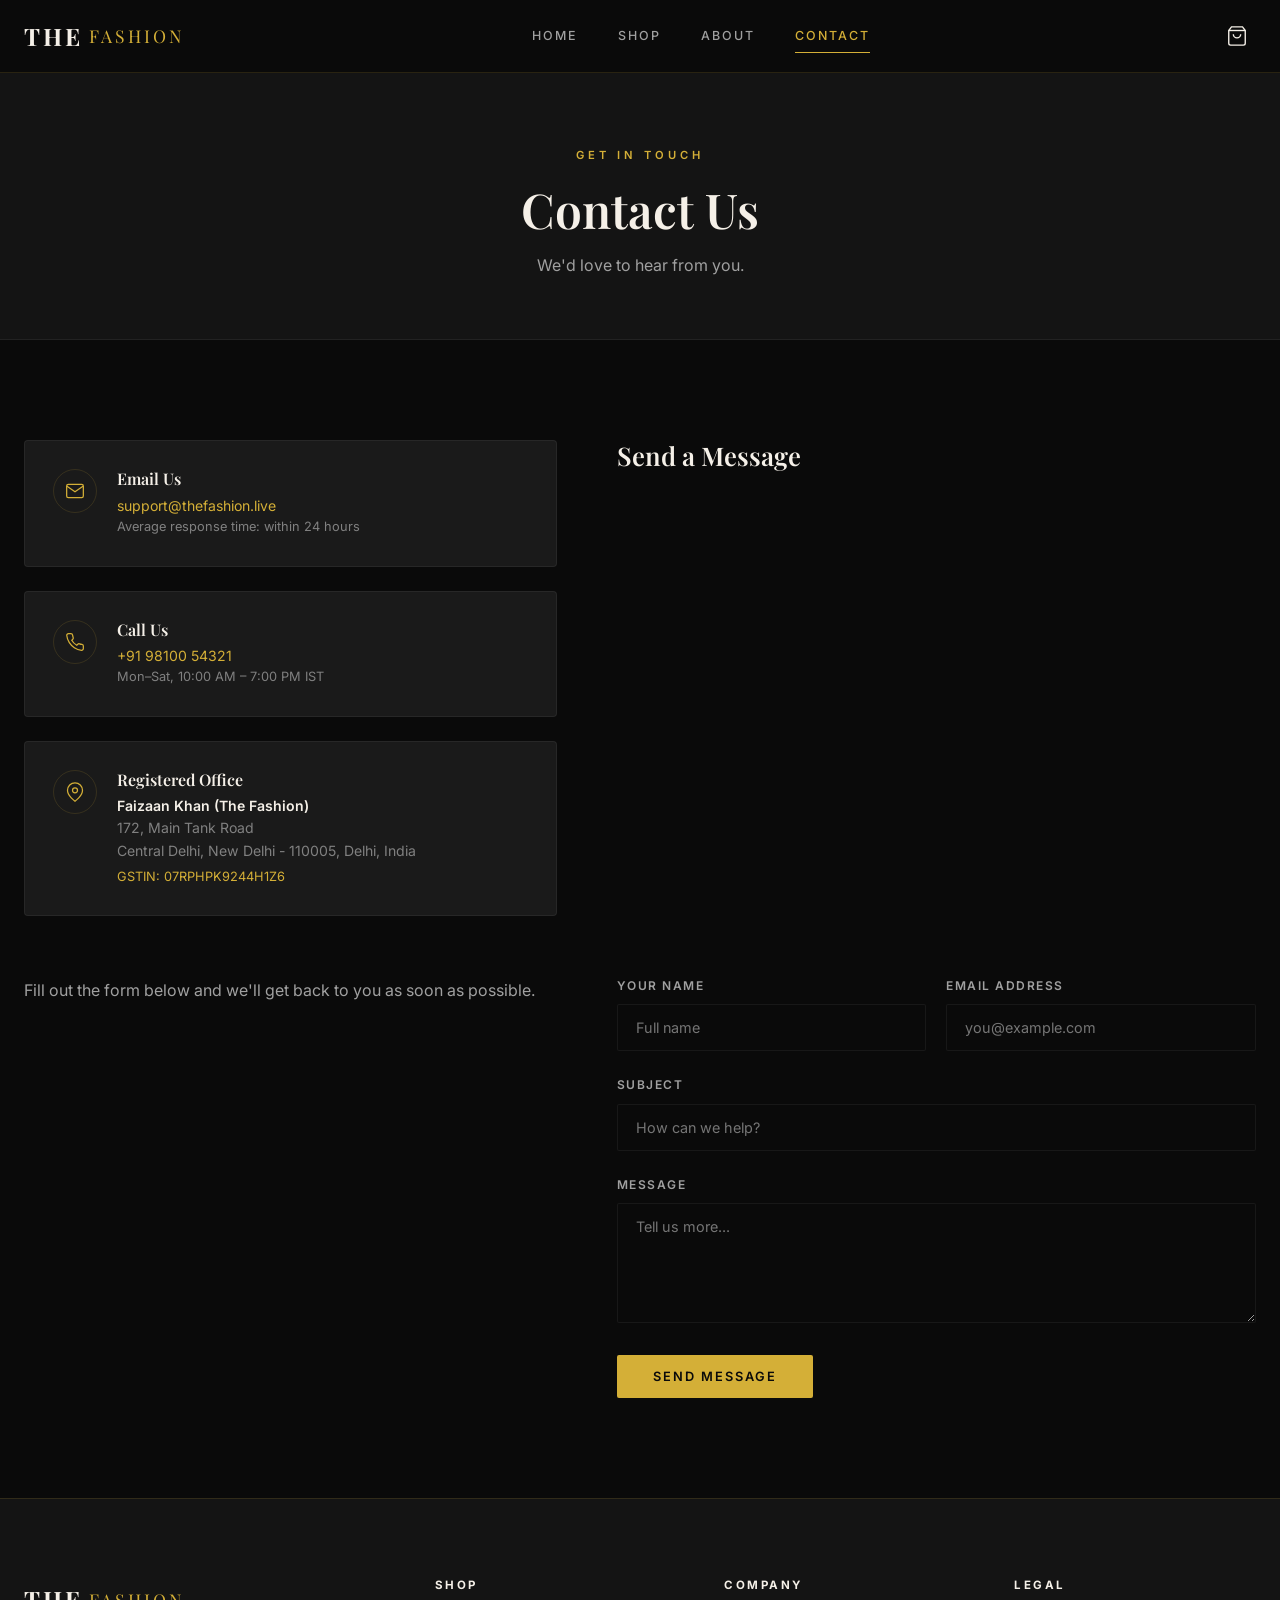
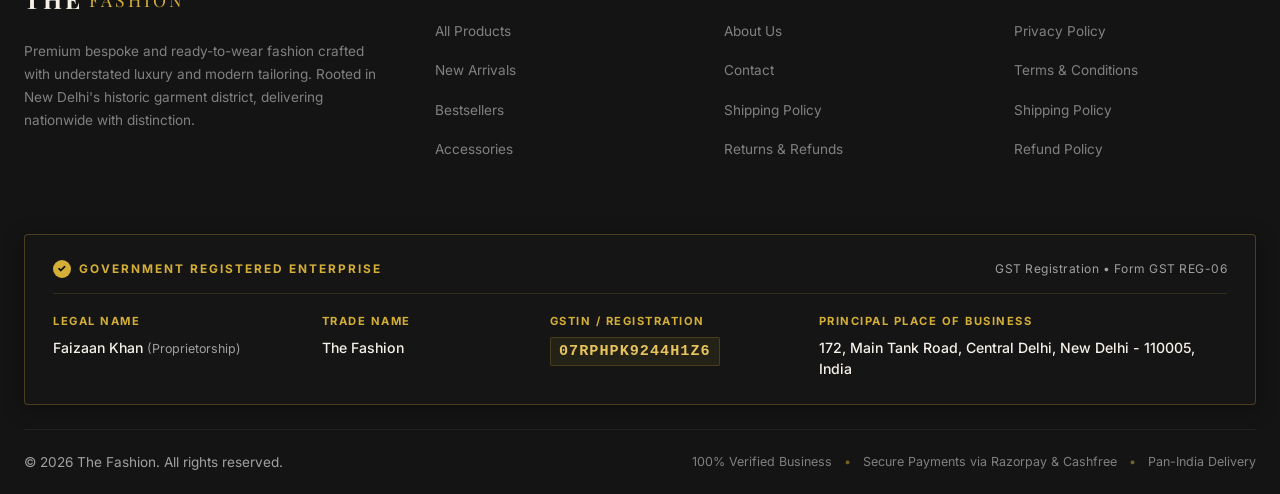
==== commit fe9b93e1: "Switch domain to thefashion.live and update contact emails" ====
--- a/contact.html
+++ b/contact.html
@@ -59,7 +59,7 @@
           </div>
           <div>
             <h4>Email Us</h4>
-            <p><a href="mailto:support@thefashion.in" style="color:var(--accent);">support@thefashion.in</a></p>
+            <p><a href="mailto:support@thefashion.live" style="color:var(--accent);">support@thefashion.live</a></p>
             <p style="font-size:0.8rem;color:var(--gray-400);">Average response time: within 24 hours</p>
           </div>
         </div>
